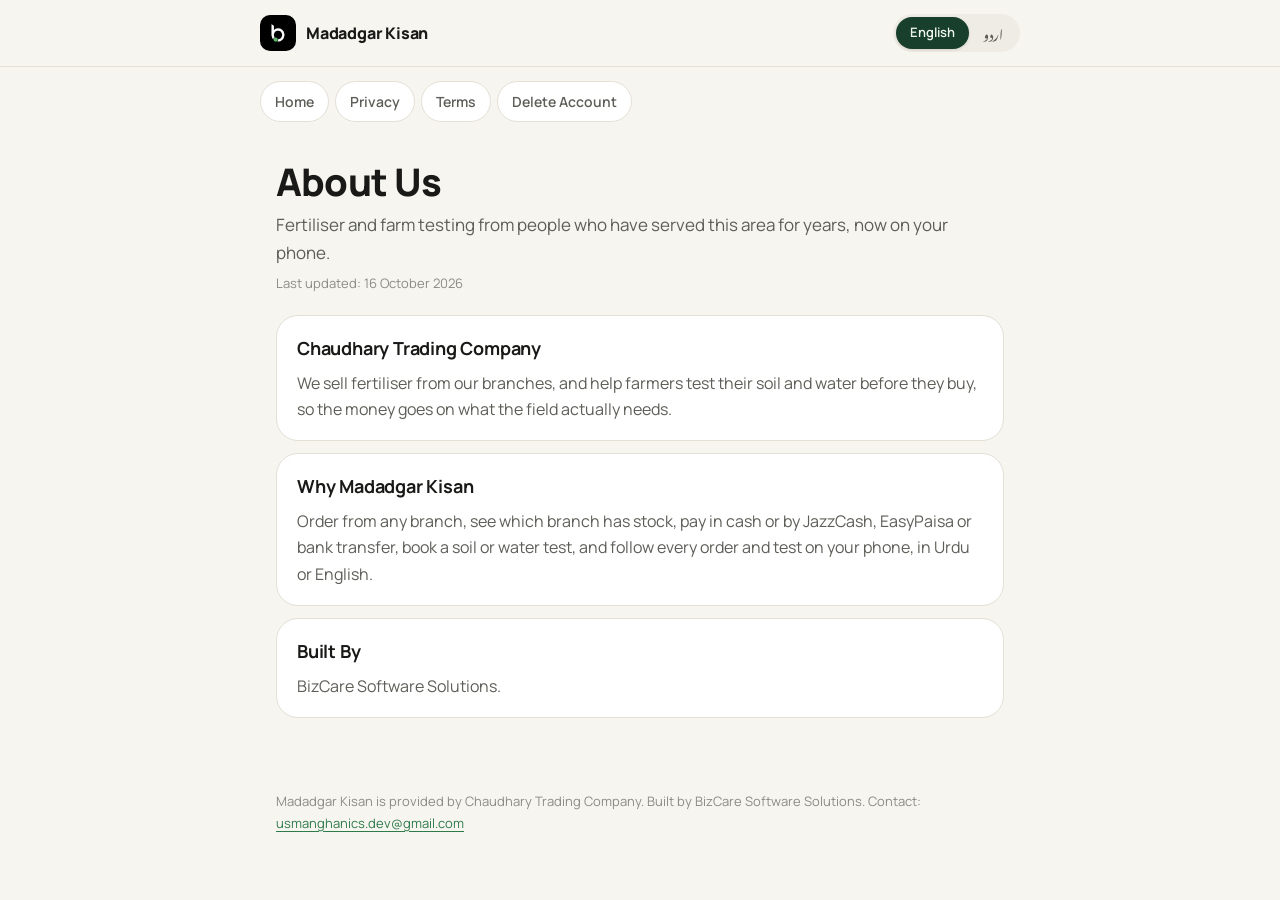
==== about.html @ 8597b0c4 "Add complete project" ====
<!doctype html>
<html lang="en" data-lang="en">
<head>
<meta charset="utf-8">
<meta name="viewport" content="width=device-width, initial-scale=1">
<title>About Us · Madadgar Kisan</title>
<meta name="description" content="Fertiliser and farm testing from people who have served this area for years, now on your phone.">
<meta name="theme-color" content="#173F2C">
<link rel="icon" type="image/png" href="assets/icon.png">
<link rel="preconnect" href="https://fonts.googleapis.com">
<link rel="preconnect" href="https://fonts.gstatic.com" crossorigin>
<link rel="stylesheet" href="https://fonts.googleapis.com/css2?family=Manrope:wght@400;500;600;700;800&family=Noto+Nastaliq+Urdu:wght@400;600&display=swap">
<link rel="stylesheet" href="assets/style.css">
<script src="assets/lang.js" defer></script>
</head>
<body>
<header class="bar">
  <a class="brand" href="index.html">
    <img src="assets/icon.png" alt="" width="36" height="36">
    <span class="en">Madadgar Kisan</span><span class="ur">مددگار کسان</span>
  </a>
  <div class="switch" role="group" aria-label="Language">
    <button type="button" data-set-lang="en">English</button>
    <button type="button" data-set-lang="ur" class="ur-font">اردو</button>
  </div>
</header>
<nav class="tabs en"><a href="index.html">Home</a><a href="privacy.html">Privacy</a><a href="terms.html">Terms</a><a href="delete-account.html">Delete Account</a></nav>
<nav class="tabs ur" dir="rtl"><a href="index.html">ہوم</a><a href="privacy.html">رازداری</a><a href="terms.html">شرائط</a><a href="delete-account.html">اکاؤنٹ حذف</a></nav>
<main>
  <article class="en" lang="en"><h1>About Us</h1>
<p class="lede">Fertiliser and farm testing from people who have served this area for years, now on your phone.</p>
<p class="meta">Last updated: 16 October 2026</p>
<section><h2>Chaudhary Trading Company</h2><p>We sell fertiliser from our branches, and help farmers test their soil and water before they buy, so the money goes on what the field actually needs.</p></section>
<section><h2>Why Madadgar Kisan</h2><p>Order from any branch, see which branch has stock, pay in cash or by JazzCash, EasyPaisa or bank transfer, book a soil or water test, and follow every order and test on your phone, in Urdu or English.</p></section>
<section><h2>Built By</h2><p>BizCare Software Solutions.</p></section></article>
  <article class="ur" lang="ur" dir="rtl"><h1>ہمارے بارے میں</h1>
<p class="lede">کھاد اور کھیت کی جانچ، ان لوگوں سے جو برسوں سے اس علاقے کی خدمت کر رہے ہیں، اب آپ کے فون پر۔</p>
<p class="meta">آخری ترمیم: 16 اکتوبر 2026</p>
<section><h2>چوہدری ٹریڈنگ کمپنی</h2><p>ہم اپنی برانچوں سے کھاد فروخت کرتے ہیں اور کسانوں کو خریداری سے پہلے اپنی مٹی اور پانی کی جانچ میں مدد دیتے ہیں، تاکہ پیسہ اسی پر خرچ ہو جس کی کھیت کو واقعی ضرورت ہے۔</p></section>
<section><h2>مددگار کسان کیوں</h2><p>کسی بھی برانچ سے آرڈر کریں، دیکھیں کس برانچ میں اسٹاک ہے، نقد یا جاز کیش، ایزی پیسہ یا بینک ٹرانسفر سے ادائیگی کریں، مٹی یا پانی کا ٹیسٹ بک کریں، اور ہر آرڈر اور ٹیسٹ کو اپنے فون پر اردو یا انگریزی میں دیکھیں۔</p></section>
<section><h2>تیار کردہ</h2><p>بزکیئر سافٹ ویئر سلوشنز۔</p></section></article>
</main>
<footer>
  <p class="en">Madadgar Kisan is provided by Chaudhary Trading Company. Built by BizCare Software Solutions. Contact: <a href="mailto:usmanghanics.dev@gmail.com">usmanghanics.dev@gmail.com</a></p>
  <p class="ur" dir="rtl">مددگار کسان چوہدری ٹریڈنگ کمپنی کی جانب سے پیش کی جاتی ہے۔ تیار کردہ: BizCare Software Solutions۔ رابطہ: <a href="mailto:usmanghanics.dev@gmail.com">usmanghanics.dev@gmail.com</a></p>
</footer>
</body>
</html>
---- assets/style.css ----
:root {
  --page: #F6F5F0; --raised: #FFFFFF; --sunken: #EEECE4; --line: #E3E0D6;
  --text: #191A17; --muted: #5C5E57; --faint: #8A8C84;
  --forest: #173F2C; --accent: #2F7A4B; --on-forest: #F2F5EF;
  --radius: 22px;
  --sans: "Manrope", system-ui, -apple-system, "Segoe UI", sans-serif;
  --urdu: "Noto Nastaliq Urdu", "Manrope", serif;
}
@media (prefers-color-scheme: dark) {
  :root {
    --page: #101311; --raised: #181C19; --sunken: #1F2420; --line: #2A302B;
    --text: #EEF1EC; --muted: #B4BAB2; --faint: #858C84;
    --forest: #1E4A35; --accent: #7CC596; --on-forest: #F2F5EF;
  }
}
* { box-sizing: border-box; }
html { -webkit-text-size-adjust: 100%; }
body {
  margin: 0; background: var(--page); color: var(--text);
  font: 16px/1.65 var(--sans); -webkit-font-smoothing: antialiased;
}
a { color: var(--accent); text-underline-offset: 3px; }

.bar {
  position: sticky; top: 0; z-index: 2;
  display: flex; align-items: center; justify-content: space-between; gap: 12px;
  padding: 14px max(16px, calc((100vw - 760px) / 2));
  background: color-mix(in srgb, var(--page) 86%, transparent);
  backdrop-filter: saturate(1.4) blur(14px); -webkit-backdrop-filter: saturate(1.4) blur(14px);
  border-bottom: 1px solid var(--line);
}
.brand { display: flex; align-items: center; gap: 10px; color: var(--text); text-decoration: none; font-weight: 800; letter-spacing: -0.2px; }
.brand img { border-radius: 10px; }
.switch { display: inline-flex; padding: 3px; background: var(--sunken); border-radius: 999px; }
.switch button {
  border: 0; background: transparent; color: var(--muted); font: 600 13px/1 var(--sans);
  padding: 8px 14px; border-radius: 999px; cursor: pointer;
}
.switch button[aria-pressed="true"] { background: var(--forest); color: var(--on-forest); box-shadow: 0 1px 3px rgb(0 0 0 / 0.12); }
.switch .ur-font { font-family: var(--urdu); font-size: 13px; line-height: 1.2; }

.tabs {
  display: flex; gap: 6px; overflow-x: auto; scrollbar-width: none;
  padding: 14px max(16px, calc((100vw - 760px) / 2)) 0;
}
.tabs a {
  flex: none; padding: 8px 14px; border-radius: 999px; text-decoration: none;
  color: var(--muted); font-weight: 600; font-size: 14px; border: 1px solid var(--line); background: var(--raised);
}
.tabs a[aria-current="page"] { background: var(--forest); border-color: var(--forest); color: var(--on-forest); }

main { max-width: 760px; margin: 0 auto; padding: 8px 16px 48px; }
article { padding-top: 12px; }
h1 { font-size: clamp(28px, 5vw, 38px); line-height: 1.15; letter-spacing: -0.8px; margin: 18px 0 8px; font-weight: 800; }
h2 { font-size: 18px; letter-spacing: -0.2px; margin: 0 0 6px; font-weight: 700; }
.lede { font-size: 17px; color: var(--muted); margin: 0 0 6px; }
.meta { color: var(--faint); font-size: 13px; margin: 0 0 20px; }
section { background: var(--raised); border: 1px solid var(--line); border-radius: var(--radius); padding: 18px 20px; margin: 12px 0; }
section p { margin: 0; color: var(--muted); }
.note { color: var(--faint); font-size: 13px; margin-top: 18px; }
.section-title { font-size: 22px; margin: 28px 0 4px; }

.hero {
  background: var(--forest); color: var(--on-forest); border: 0; text-align: center;
  padding: 36px 20px 30px; margin-top: 16px; border-radius: 28px;
}
.hero h1 { margin: 14px 0 6px; }
.hero .lede { color: color-mix(in srgb, var(--on-forest) 78%, transparent); max-width: 520px; margin: 0 auto; }
.mark { border-radius: 24px; box-shadow: 0 10px 30px rgb(0 0 0 / 0.25); }
.pill {
  display: inline-block; margin: 18px 0 0; padding: 8px 14px; border-radius: 999px;
  background: rgb(255 255 255 / 0.12); font-weight: 600; font-size: 14px;
}
.cards { display: grid; grid-template-columns: repeat(auto-fit, minmax(210px, 1fr)); gap: 12px; margin: 16px 0 0; }
.card {
  display: flex; flex-direction: column; gap: 2px; padding: 18px 20px; border-radius: var(--radius);
  background: var(--raised); border: 1px solid var(--line); color: var(--text); text-decoration: none;
  transition: transform .15s ease, border-color .15s ease;
}
.card:hover { transform: translateY(-2px); border-color: var(--accent); }
.card span { color: var(--muted); font-size: 14px; }

footer { max-width: 760px; margin: 0 auto; padding: 0 16px 40px; color: var(--faint); font-size: 13px; }

/* One language at a time. Without script, both show. */
html[data-lang="en"] .ur, html[data-lang="ur"] .en { display: none; }
[lang="ur"], .ur { font-family: var(--urdu); }
article.ur, footer .ur { line-height: 2.25; }
article.ur h1 { line-height: 1.9; letter-spacing: 0; }
article.ur h2 { line-height: 2; letter-spacing: 0; }
.tabs.ur a { font-family: var(--urdu); line-height: 1.6; }
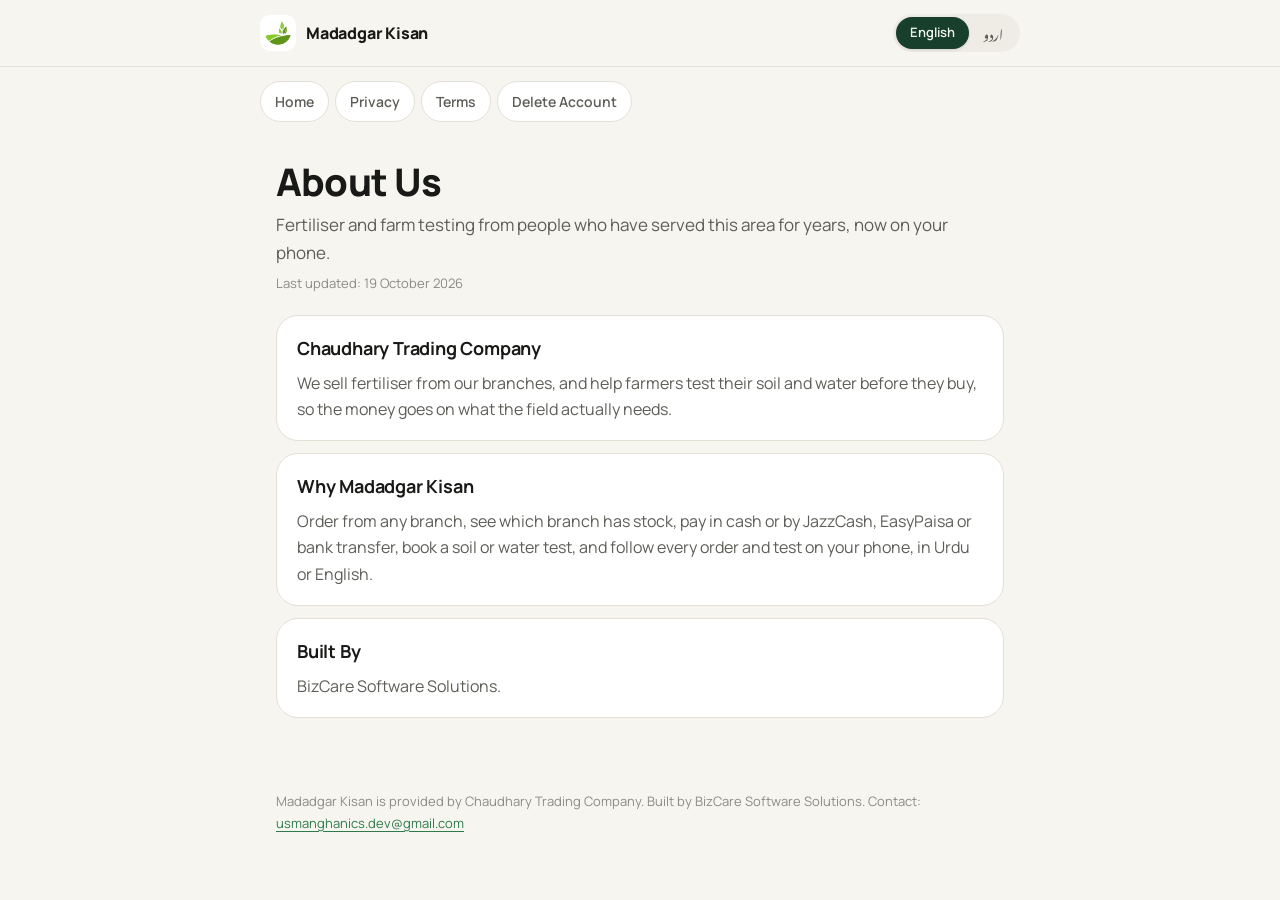
==== commit ee575084: "Update last updated dates across multiple pages to reflect current date" ====
--- a/about.html
+++ b/about.html
@@ -29,13 +29,13 @@
 <main>
   <article class="en" lang="en"><h1>About Us</h1>
 <p class="lede">Fertiliser and farm testing from people who have served this area for years, now on your phone.</p>
-<p class="meta">Last updated: 16 October 2026</p>
+<p class="meta">Last updated: 19 October 2026</p>
 <section><h2>Chaudhary Trading Company</h2><p>We sell fertiliser from our branches, and help farmers test their soil and water before they buy, so the money goes on what the field actually needs.</p></section>
 <section><h2>Why Madadgar Kisan</h2><p>Order from any branch, see which branch has stock, pay in cash or by JazzCash, EasyPaisa or bank transfer, book a soil or water test, and follow every order and test on your phone, in Urdu or English.</p></section>
 <section><h2>Built By</h2><p>BizCare Software Solutions.</p></section></article>
   <article class="ur" lang="ur" dir="rtl"><h1>ہمارے بارے میں</h1>
 <p class="lede">کھاد اور کھیت کی جانچ، ان لوگوں سے جو برسوں سے اس علاقے کی خدمت کر رہے ہیں، اب آپ کے فون پر۔</p>
-<p class="meta">آخری ترمیم: 16 اکتوبر 2026</p>
+<p class="meta">آخری ترمیم: 19 اکتوبر 2026</p>
 <section><h2>چوہدری ٹریڈنگ کمپنی</h2><p>ہم اپنی برانچوں سے کھاد فروخت کرتے ہیں اور کسانوں کو خریداری سے پہلے اپنی مٹی اور پانی کی جانچ میں مدد دیتے ہیں، تاکہ پیسہ اسی پر خرچ ہو جس کی کھیت کو واقعی ضرورت ہے۔</p></section>
 <section><h2>مددگار کسان کیوں</h2><p>کسی بھی برانچ سے آرڈر کریں، دیکھیں کس برانچ میں اسٹاک ہے، نقد یا جاز کیش، ایزی پیسہ یا بینک ٹرانسفر سے ادائیگی کریں، مٹی یا پانی کا ٹیسٹ بک کریں، اور ہر آرڈر اور ٹیسٹ کو اپنے فون پر اردو یا انگریزی میں دیکھیں۔</p></section>
 <section><h2>تیار کردہ</h2><p>بزکیئر سافٹ ویئر سلوشنز۔</p></section></article>
